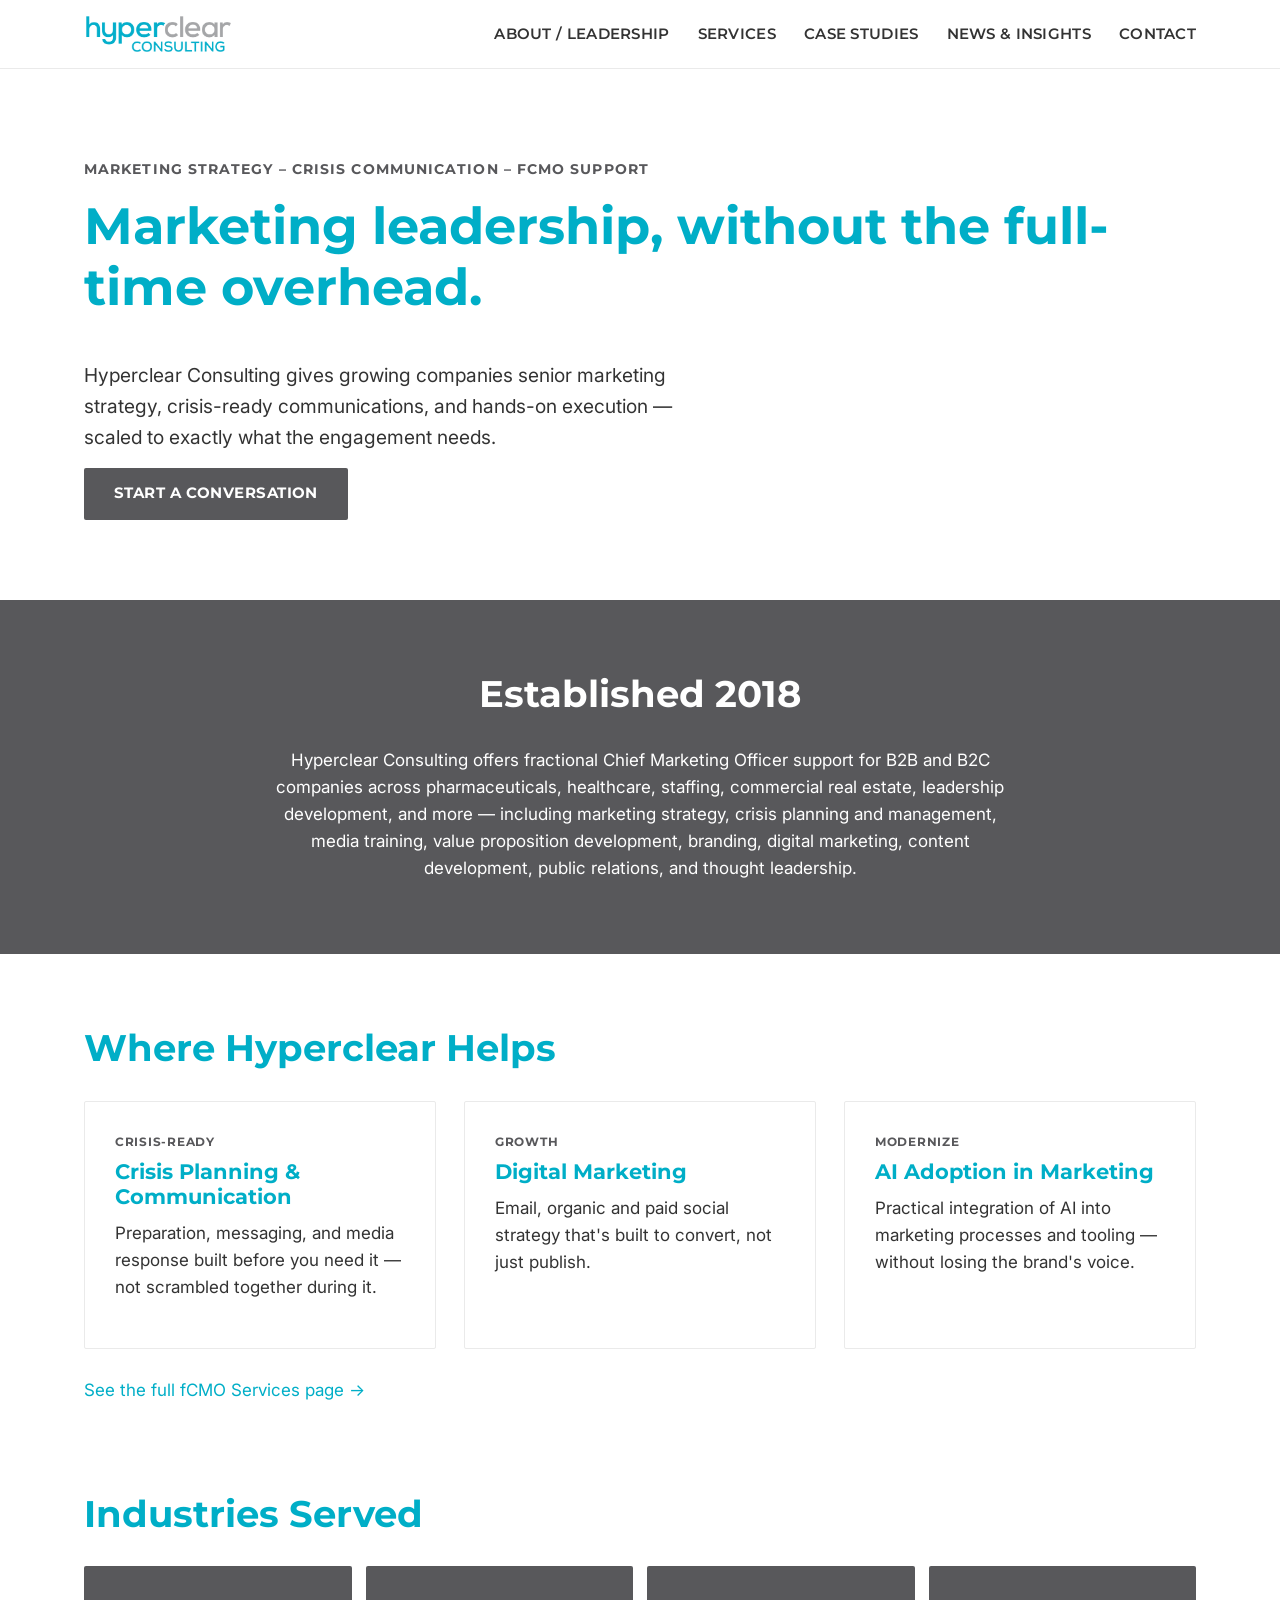
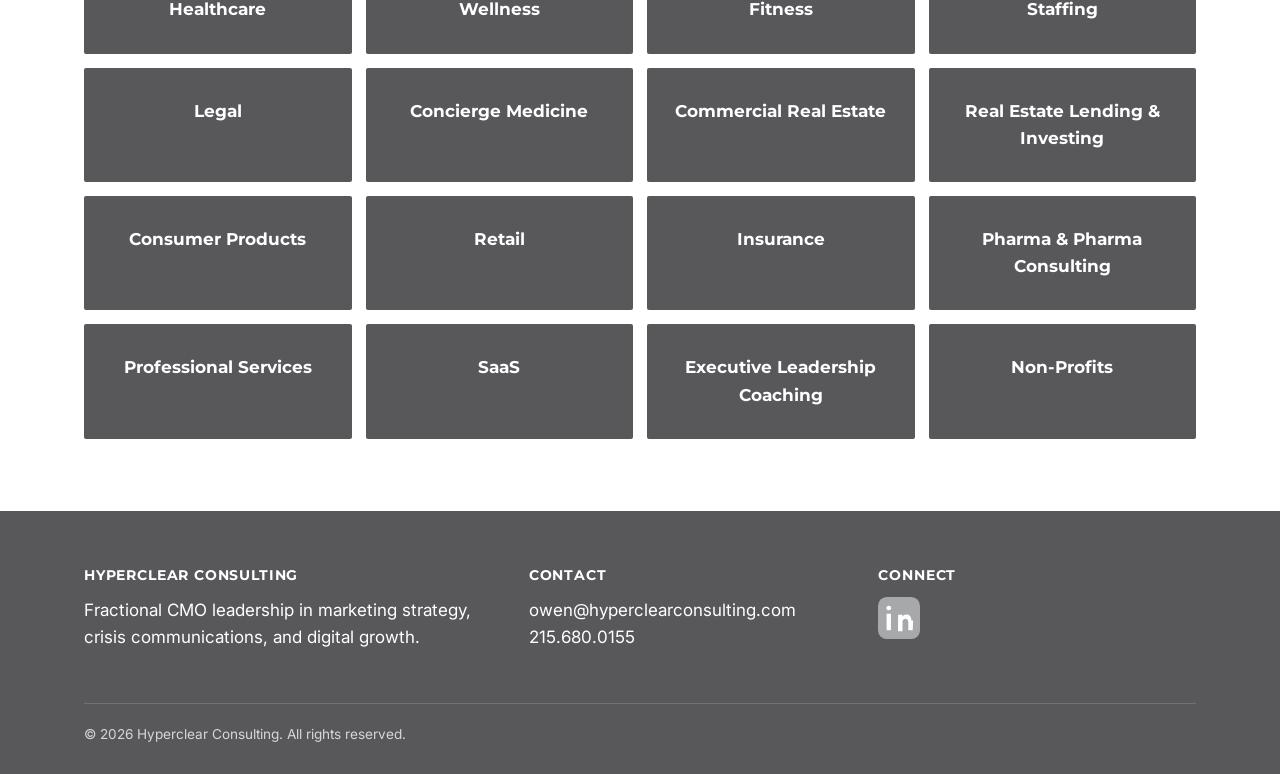
==== index.html @ fa100569 "Add files via upload" ====
<!DOCTYPE html>
<html lang="en">
<head>
<meta charset="UTF-8">
<meta name="viewport" content="width=device-width, initial-scale=1.0">
<title>Home | Hyperclear Consulting</title>
<meta name="description" content="Fractional CMO marketing and crisis communications leadership.">
<meta name="robots" content="index, follow">
<link rel="stylesheet" href="assets/css/style.css">
</head>
<body>

  <header class="site-header">
    <div class="container">
      <a href="index.html"><img class="logo" src="assets/img/logo.png" alt="Hyperclear Consulting"></a>
      <button class="nav-toggle" aria-label="Menu" onclick="document.querySelector('.nav-links').classList.toggle('open')">&#9776;</button>
      <ul class="nav-links">
          <li><a href="about.html">About / Leadership</a></li>
          <li><a href="services.html">Services</a></li>
          <li><a href="case-studies.html">Case Studies</a></li>
          <li><a href="news-insights.html">News & Insights</a></li>
          <li><a href="contact.html">Contact</a></li>
      </ul>
    </div>
  </header>


  <section class="hero section-white">
    <div class="container">
      <div class="eyebrow">Marketing Strategy &ndash; Crisis Communication &ndash; fCMO Support</div>
      <h1>Marketing leadership, without the full-time overhead.</h1>
      <p class="lede">Hyperclear Consulting gives growing companies senior marketing strategy, crisis-ready communications, and hands-on execution — scaled to exactly what the engagement needs.</p>
      <a class="btn" href="contact.html">Start a Conversation</a>
    </div>
  </section>

  <section class="section section-grey">
    <div class="container text-center">
      <h2>Established 2018</h2>
      <p style="max-width:760px;margin:0 auto;">Hyperclear Consulting offers fractional Chief Marketing Officer support for B2B and B2C companies across pharmaceuticals, healthcare, staffing, commercial real estate, leadership development, and more — including marketing strategy, crisis planning and management, media training, value proposition development, branding, digital marketing, content development, public relations, and thought leadership.</p>
    </div>
  </section>

  <section class="section section-white">
    <div class="container">
      <h2>Where Hyperclear Helps</h2>
      <div class="card-grid">
        <div class="card">
          <span class="card-eyebrow">Crisis-Ready</span>
          <h3>Crisis Planning &amp; Communication</h3>
          <p>Preparation, messaging, and media response built before you need it — not scrambled together during it.</p>
        </div>
        <div class="card">
          <span class="card-eyebrow">Growth</span>
          <h3>Digital Marketing</h3>
          <p>Email, organic and paid social strategy that's built to convert, not just publish.</p>
        </div>
        <div class="card">
          <span class="card-eyebrow">Modernize</span>
          <h3>AI Adoption in Marketing</h3>
          <p>Practical integration of AI into marketing processes and tooling — without losing the brand's voice.</p>
        </div>
      </div>
      <p style="margin-top:28px;"><a href="services.html">See the full fCMO Services page &rarr;</a></p>
    </div>
  </section>

  <section class="section section-white" style="padding-top:0;">
    <div class="container">
      <h2>Industries Served</h2>
      <div class="tile-grid">
        <div class="tile">Healthcare</div>
        <div class="tile">Wellness</div>
        <div class="tile">Fitness</div>
        <div class="tile">Staffing</div>
        <div class="tile">Legal</div>
        <div class="tile">Concierge Medicine</div>
        <div class="tile">Commercial Real Estate</div>
        <div class="tile">Real Estate Lending & Investing</div>
        <div class="tile">Consumer Products</div>
        <div class="tile">Retail</div>
        <div class="tile">Insurance</div>
        <div class="tile">Pharma & Pharma Consulting</div>
        <div class="tile">Professional Services</div>
        <div class="tile">SaaS</div>
        <div class="tile">Executive Leadership Coaching</div>
        <div class="tile">Non-Profits</div>
      </div>
    </div>
  </section>


  <footer class="site-footer">
    <div class="container">
      <div class="footer-grid">
        <div>
          <h4>Hyperclear Consulting</h4>
          <p>Fractional CMO leadership in marketing strategy, crisis communications, and digital growth.</p>
        </div>
        <div>
          <h4>Contact</h4>
          <p><a href="mailto:owen@hyperclearconsulting.com">owen@hyperclearconsulting.com</a><br>
          <a href="tel:2156800155">215.680.0155</a></p>
        </div>
        <div>
          <h4>Connect</h4>
          <div class="social-links">
            <a href="https://www.linkedin.com/company/11852988" target="_blank" rel="noopener" aria-label="Hyperclear Consulting on LinkedIn"><svg viewBox="0 0 24 24" width="42" height="42" fill="none" xmlns="http://www.w3.org/2000/svg"><rect width="24" height="24" rx="5" fill="#A7A8AA"/><path d="M7.4 9.6H4.9V19h2.5V9.6ZM6.15 5c-.86 0-1.4.57-1.4 1.3 0 .72.52 1.3 1.37 1.3h.02c.88 0 1.4-.58 1.4-1.3C7.53 5.57 7.02 5 6.15 5ZM19.1 13.4c0-2.3-1.23-3.37-2.87-3.37-1.32 0-1.91.73-2.24 1.24v-1.07h-2.5c.03.7 0 9.4 0 9.4H14v-5.25c0-.28.02-.56.1-.76.23-.56.75-1.15 1.62-1.15 1.14 0 1.6.87 1.6 2.14V19h2.5l.28-5.6Z" fill="#fff"/></svg></a>
          </div>
        </div>
      </div>
      <div class="footer-bottom">
        &copy; 2026 Hyperclear Consulting. All rights reserved.
      </div>
    </div>
  </footer>

</body>
</html>
---- assets/css/style.css ----
/* ============================================================
   HYPERCLEAR CONSULTING — SHARED DESIGN SYSTEM
   Every page pulls from this single file. Update tokens here,
   not per-page, to keep the site consistent.
   ============================================================ */

/* --- Fonts -------------------------------------------------
   Nexa Bold is the specified headline font but is a licensed
   commercial font (Fontfabric) — no web files are loaded yet.
   Montserrat (700) is used as a visual stand-in until the
   licensed Nexa .woff2 files are added below.
   ------------------------------------------------------------ */
@import url('https://fonts.googleapis.com/css2?family=Montserrat:wght@600;700;800&family=Inter:wght@400;500;600&display=swap');

:root {
  /* Brand colors — from Hyperclear brand spec */
  --color-aqua: #00AEC7;         /* PANTONE 3125 C — headlines, call-outs, hover states, links */
  --color-grey: #A7A8AA;         /* PANTONE Cool Grey 6 C — default button state, muted UI */
  --color-grey-section: #58585B; /* deeper grey for solid section backgrounds (contrast-safe for white text; #A7A8AA alone is too light) */
  --color-body: #333333;         /* dark grey body copy on white */
  --color-black: #000000;        /* bullets + bold callout words within grey paragraph text */
  --color-white: #FFFFFF;

  /* Type */
  --font-heading: 'Montserrat', 'Nexa Bold', sans-serif; /* placeholder for Nexa Bold */
  --font-body: 'Inter', -apple-system, sans-serif;

  --radius: 2px;
  --transition: 0.25s ease;
  --max-width: 1160px;
}

* { box-sizing: border-box; }

html { scroll-behavior: smooth; }

body {
  margin: 0;
  font-family: var(--font-body);
  color: var(--color-body);
  background: var(--color-white);
  line-height: 1.6;
  font-size: 17px;
}

h1, h2, h3, h4 {
  font-family: var(--font-heading);
  font-weight: 700;
  color: var(--color-aqua);
  line-height: 1.2;
  margin-top: 0;
}

h1 { font-size: clamp(2.1rem, 4vw, 3.2rem); }
h2 { font-size: clamp(1.6rem, 3vw, 2.3rem); }
h3 { font-size: 1.3rem; }

p { margin: 0 0 1rem; }

a { color: var(--color-aqua); text-decoration: none; }
a:hover { text-decoration: underline; }

.container {
  max-width: var(--max-width);
  margin: 0 auto;
  padding: 0 24px;
}

/* --- Sections ------------------------------------------------ */
.section { padding: 72px 0; }
.section-tight { padding: 40px 0; }

.section-white { background: var(--color-white); color: var(--color-body); }

.section-grey {
  background: var(--color-grey-section);
  color: var(--color-white);
}
.section-grey h1, .section-grey h2, .section-grey h3 { color: var(--color-white); }
.section-grey a { color: var(--color-white); text-decoration: underline; }
.section-grey a:hover { color: var(--color-aqua); }

/* Emphasis inside white-background paragraphs */
.section-white strong, .callout-word { color: var(--color-black); font-weight: 700; }
.section-white ul li::marker { color: var(--color-black); }

/* --- Header / Nav ---------------------------------------------- */
.site-header {
  position: sticky;
  top: 0;
  z-index: 100;
  background: var(--color-white);
  border-bottom: 1px solid #EAEAEA;
}
.site-header .container {
  display: flex;
  align-items: center;
  justify-content: space-between;
  padding-top: 14px;
  padding-bottom: 14px;
}
.site-header img.logo { height: 40px; width: auto; display: block; }
.nav-links {
  list-style: none;
  display: flex;
  gap: 28px;
  margin: 0;
  padding: 0;
}
.nav-links a {
  color: var(--color-body);
  font-family: var(--font-heading);
  font-weight: 600;
  font-size: 0.92rem;
  letter-spacing: 0.02em;
  text-transform: uppercase;
}
.nav-links a:hover, .nav-links a.active { color: var(--color-aqua); text-decoration: none; }

.nav-toggle { display: none; }

@media (max-width: 860px) {
  .nav-links {
    position: absolute;
    top: 100%; left: 0; right: 0;
    background: var(--color-white);
    flex-direction: column;
    gap: 0;
    border-top: 1px solid #EAEAEA;
    display: none;
  }
  .nav-links.open { display: flex; }
  .nav-links li { border-bottom: 1px solid #EFEFEF; }
  .nav-links a { display: block; padding: 14px 24px; }
  .nav-toggle {
    display: block;
    background: none;
    border: none;
    font-family: var(--font-heading);
    font-weight: 700;
    font-size: 1.6rem;
    color: var(--color-aqua);
    cursor: pointer;
  }
}

/* --- Buttons ----------------------------------------------------- */
.btn {
  display: inline-block;
  padding: 14px 30px;
  /* Using --color-grey-section (deeper grey) instead of the lighter brand
     --color-grey here on purpose: white text on #A7A8AA only hits 2.4:1
     contrast (fails WCAG AA). #58585B keeps the grey family but gets
     white text to 7:1. --color-grey is still available for non-text UI. */
  background: var(--color-grey-section);
  color: var(--color-white) !important;
  font-family: var(--font-heading);
  font-weight: 700;
  font-size: 0.92rem;
  letter-spacing: 0.03em;
  text-transform: uppercase;
  text-decoration: none !important;
  border-radius: var(--radius);
  border: none;
  cursor: pointer;
  transition: background var(--transition), color var(--transition);
}
/* Hover text switches to black, not white: white-on-aqua is only 2.7:1
   (fails AA); black-on-aqua is 7.9:1. */
.btn:hover { background: var(--color-aqua); color: var(--color-black) !important; }
.btn-outline {
  background: transparent;
  border: 2px solid var(--color-white);
  color: var(--color-white) !important;
}
.btn-outline:hover { background: var(--color-aqua); border-color: var(--color-aqua); }

/* --- Hero --------------------------------------------------------- */
.hero {
  padding: 90px 0 80px;
  background: var(--color-white);
}
.hero .eyebrow {
  font-family: var(--font-heading);
  color: var(--color-grey-section);
  text-transform: uppercase;
  letter-spacing: 0.08em;
  font-size: 0.85rem;
  font-weight: 700;
  margin-bottom: 14px;
}
.hero p.lede { font-size: 1.2rem; max-width: 640px; }

/* --- Industry tile grid -------------------------------------------- */
.tile-grid {
  display: grid;
  grid-template-columns: repeat(4, 1fr);
  gap: 14px;
}
.tile {
  /* Same contrast fix as .btn — see note above. */
  background: var(--color-grey-section);
  color: var(--color-white);
  font-family: var(--font-heading);
  font-weight: 700;
  text-align: center;
  padding: 30px 12px;
  border-radius: var(--radius);
  transition: background var(--transition), color var(--transition), transform var(--transition);
  cursor: default;
}
.tile:hover { background: var(--color-aqua); color: var(--color-black); transform: translateY(-2px); }

@media (max-width: 860px) {
  .tile-grid { grid-template-columns: repeat(2, 1fr); }
}
@media (max-width: 480px) {
  .tile-grid { grid-template-columns: 1fr; }
}

/* --- Cards (services, case studies, insights, news) ------------------ */
.card-grid {
  display: grid;
  grid-template-columns: repeat(auto-fit, minmax(280px, 1fr));
  gap: 28px;
}
.card {
  background: var(--color-white);
  border: 1px solid #EAEAEA;
  border-radius: var(--radius);
  padding: 30px;
}
.card h3 { color: var(--color-aqua); margin-bottom: 10px; }
.card .card-eyebrow {
  font-family: var(--font-heading);
  text-transform: uppercase;
  font-size: 0.78rem;
  letter-spacing: 0.06em;
  font-weight: 700;
  color: var(--color-grey-section);
  margin-bottom: 8px;
  display: block;
}
.card .btn { margin-top: 12px; }

/* Pull quote (news/press) */
blockquote.pull-quote {
  border-left: 4px solid var(--color-aqua);
  margin: 20px 0;
  padding: 6px 0 6px 20px;
  font-size: 1.15rem;
  font-style: italic;
  color: var(--color-body);
}
.section-grey blockquote.pull-quote { color: var(--color-white); border-left-color: var(--color-white); }

/* --- Services page: two-column pillars (fCMO / Crisis Comms & PR) ------ */
.services-columns {
  display: grid;
  grid-template-columns: 1fr 1fr;
  gap: 40px;
  align-items: start;
  margin-top: 44px;
}
.service-column {
  background: var(--color-white);
  border: 1px solid #EAEAEA;
  border-radius: var(--radius);
  padding: 36px;
}
.service-column h2 { margin-bottom: 14px; font-size: 1.5rem; }
.service-column h3 {
  margin-top: 30px;
  margin-bottom: 8px;
  color: var(--color-body);
  font-size: 1rem;
  text-transform: uppercase;
  letter-spacing: 0.04em;
}
.service-column h3:first-of-type { margin-top: 26px; }
.service-column h3 .step-num { color: var(--color-aqua); margin-right: 4px; }
.service-column ul {
  margin: 10px 0 4px;
  padding-left: 1.2rem;
}
.service-column li {
  margin-bottom: 9px;
  font-size: 0.96rem;
}

@media (max-width: 900px) {
  .services-columns { grid-template-columns: 1fr; }
}

/* --- Case studies index: fixed two-column grid --------------------------- */
.case-grid {
  display: grid;
  grid-template-columns: repeat(2, 1fr);
  gap: 28px;
  margin-top: 20px;
}
@media (max-width: 760px) {
  .case-grid { grid-template-columns: 1fr; }
}

/* --- Contact page: wider, evenly padded cards ---------------------------- */
.contact-grid {
  display: grid;
  grid-template-columns: repeat(3, 1fr);
  gap: 24px;
  max-width: 920px;
}
.contact-grid .card { padding: 40px 34px; }
@media (max-width: 760px) {
  .contact-grid { grid-template-columns: 1fr; max-width: 480px; }
}

/* --- Case study detail pages -------------------------------------------- */
.strategy-grid {
  display: grid;
  grid-template-columns: repeat(2, 1fr);
  gap: 20px;
  margin: 16px 0 8px;
}
.strategy-item {
  background: #F7F7F7;
  border-radius: var(--radius);
  padding: 20px 22px;
}
.strategy-item h4 {
  font-family: var(--font-heading);
  color: var(--color-aqua);
  font-size: 1rem;
  margin: 0 0 6px;
}
.strategy-item p { margin: 0; font-size: 0.94rem; }

@media (max-width: 700px) {
  .strategy-grid { grid-template-columns: 1fr; }
}

.stat-callout {
  background: var(--color-grey-section);
  color: var(--color-white);
  border-radius: var(--radius);
  padding: 36px;
  text-align: center;
  margin: 36px 0;
}
.stat-number {
  font-family: var(--font-heading);
  font-weight: 800;
  font-size: clamp(2.4rem, 6vw, 3.6rem);
  color: var(--color-aqua);
  line-height: 1;
}
.stat-label {
  margin-top: 8px;
  font-size: 0.95rem;
  color: var(--color-white);
}

/* --- Leadership / bio block ------------------------------------------- */
.bio-block {
  display: grid;
  grid-template-columns: 260px 1fr;
  gap: 44px;
  align-items: start;
}
.bio-block img.headshot {
  width: 100%;
  border-radius: var(--radius);
}
@media (max-width: 700px) {
  .bio-block { grid-template-columns: 1fr; }
  .bio-block img.headshot { max-width: 240px; }
}

/* Placeholder callouts for content pending upload */
.placeholder-note {
  background: #FFF7E6;
  border: 1px dashed #D9B65C;
  color: #6B5220;
  padding: 14px 18px;
  border-radius: var(--radius);
  font-size: 0.92rem;
  margin: 18px 0;
}

/* --- Footer -------------------------------------------------------------- */
.site-footer {
  background: var(--color-grey-section);
  color: var(--color-white);
  padding: 56px 0 28px;
}
.site-footer a { color: var(--color-white); }
.site-footer a:hover { color: var(--color-aqua); }
.footer-grid {
  display: grid;
  grid-template-columns: 1.3fr 1fr 1fr;
  gap: 32px;
  margin-bottom: 36px;
}
.footer-grid h4 {
  color: var(--color-white);
  font-size: 0.85rem;
  text-transform: uppercase;
  letter-spacing: 0.06em;
  margin-bottom: 14px;
}
.social-links { display: flex; gap: 14px; align-items: center; }
.social-links img { width: 42px; height: 42px; border-radius: var(--radius); display: block; }
.footer-bottom {
  border-top: 1px solid rgba(255,255,255,0.15);
  padding-top: 20px;
  font-size: 0.85rem;
  color: #D7D7D8;
}
@media (max-width: 700px) {
  .footer-grid { grid-template-columns: 1fr; }
}

/* --- Utility -------------------------------------------------------------- */
.text-center { text-align: center; }
.mt-0 { margin-top: 0; }
.mb-0 { margin-bottom: 0; }
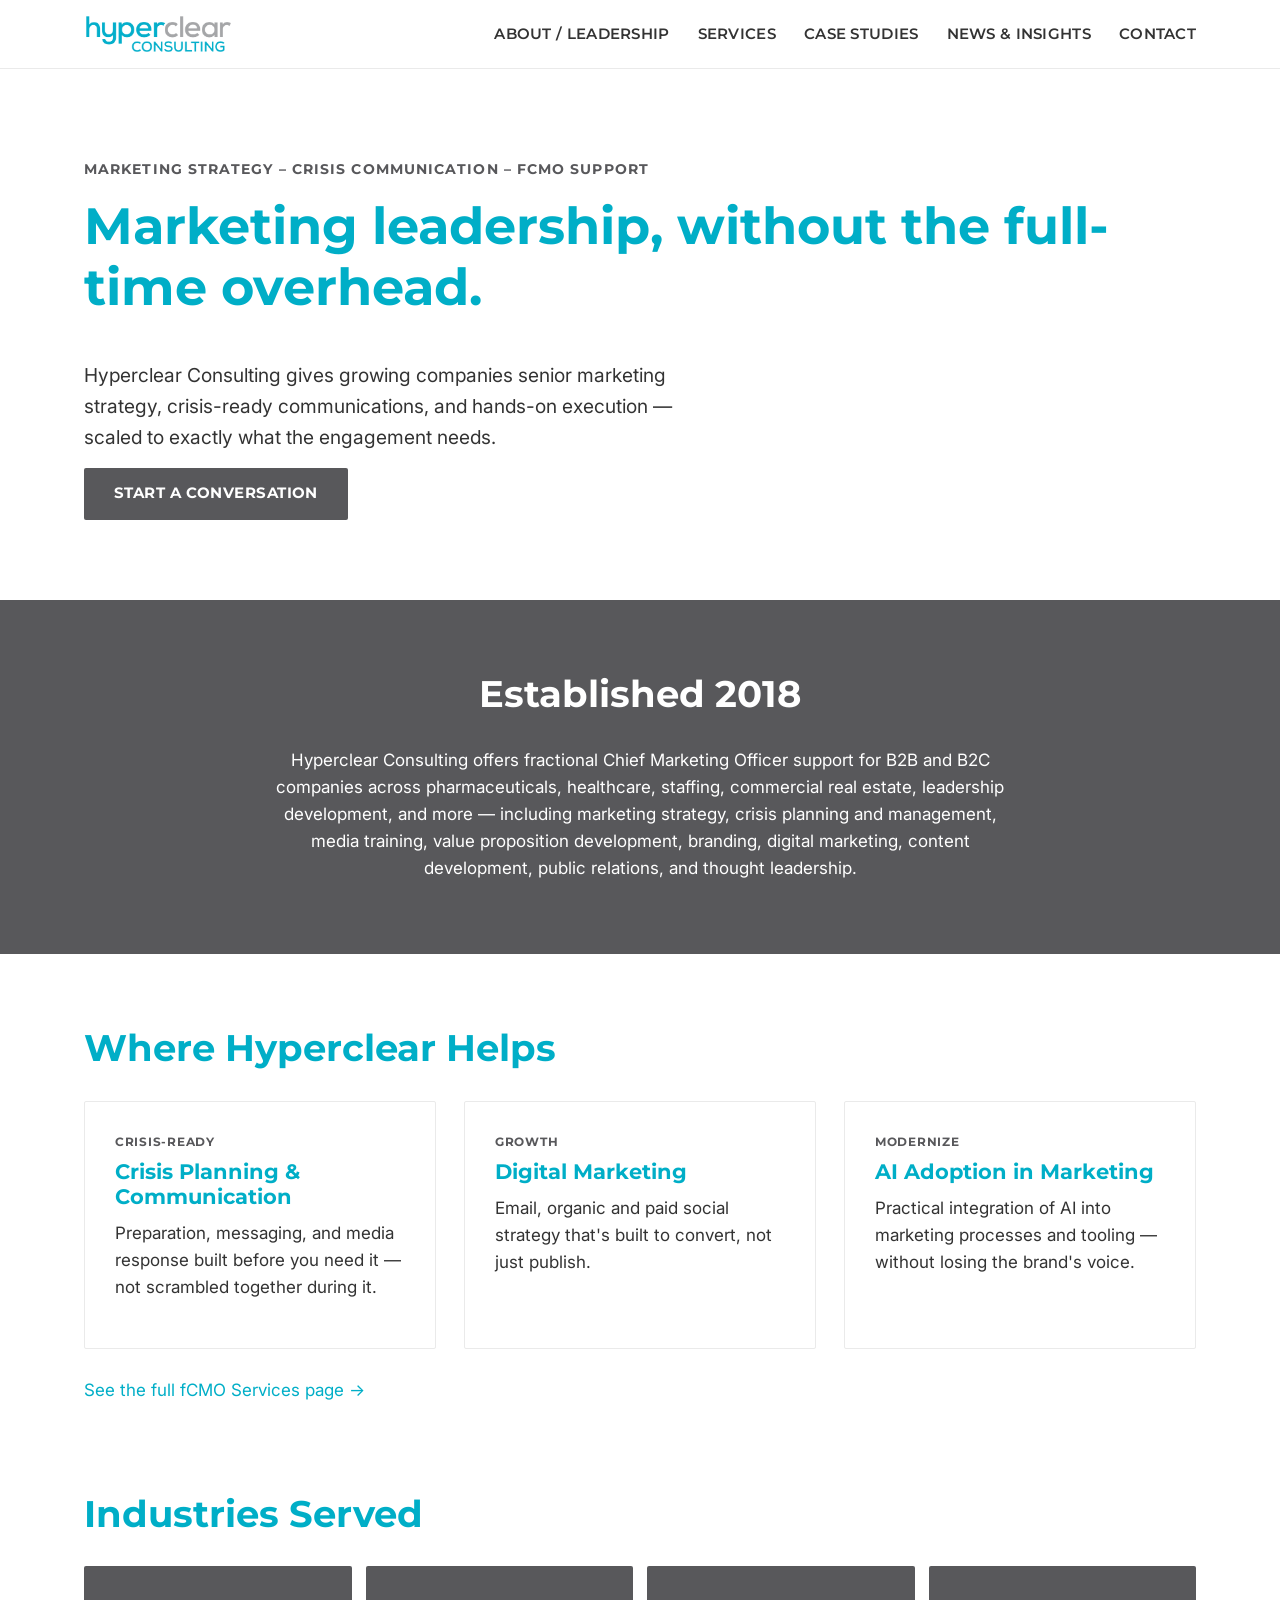
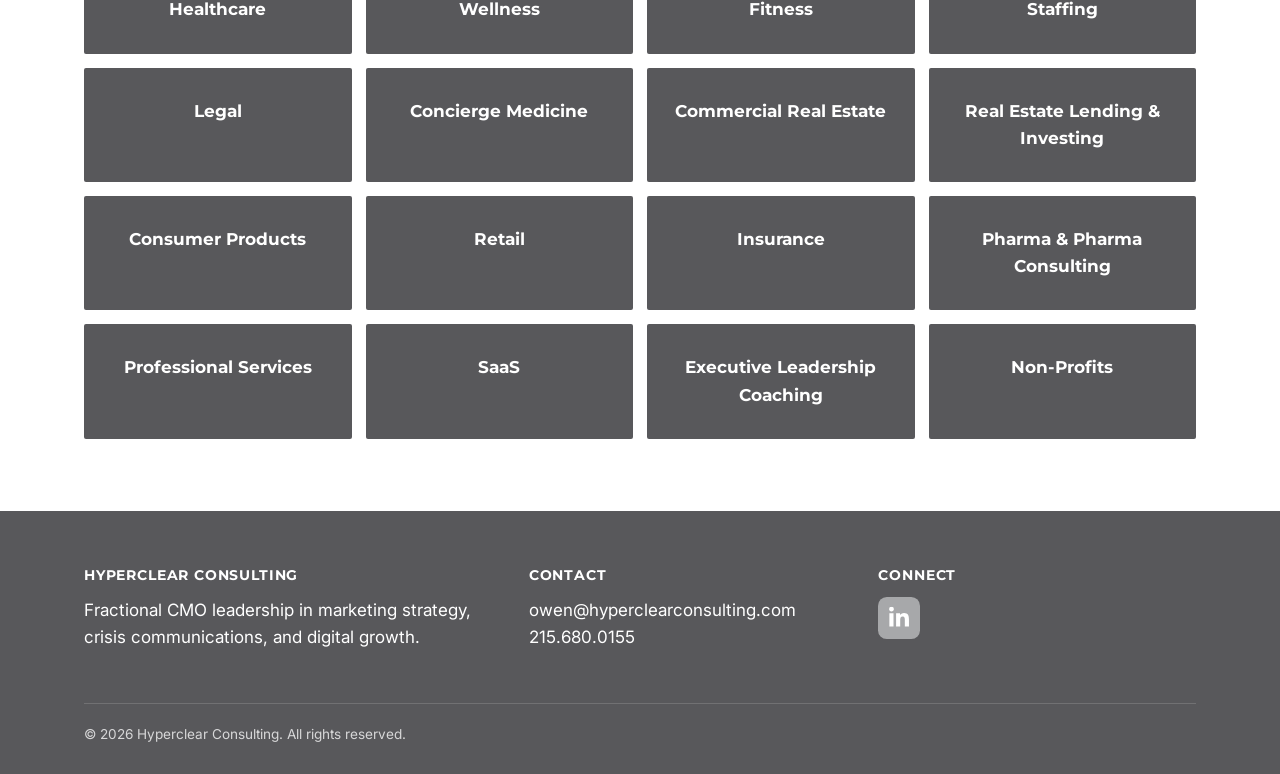
==== commit 460246c4: "Add files via upload" ====
--- a/index.html
+++ b/index.html
@@ -105,7 +105,7 @@
         <div>
           <h4>Connect</h4>
           <div class="social-links">
-            <a href="https://www.linkedin.com/company/11852988" target="_blank" rel="noopener" aria-label="Hyperclear Consulting on LinkedIn"><svg viewBox="0 0 24 24" width="42" height="42" fill="none" xmlns="http://www.w3.org/2000/svg"><rect width="24" height="24" rx="5" fill="#A7A8AA"/><path d="M7.4 9.6H4.9V19h2.5V9.6ZM6.15 5c-.86 0-1.4.57-1.4 1.3 0 .72.52 1.3 1.37 1.3h.02c.88 0 1.4-.58 1.4-1.3C7.53 5.57 7.02 5 6.15 5ZM19.1 13.4c0-2.3-1.23-3.37-2.87-3.37-1.32 0-1.91.73-2.24 1.24v-1.07h-2.5c.03.7 0 9.4 0 9.4H14v-5.25c0-.28.02-.56.1-.76.23-.56.75-1.15 1.62-1.15 1.14 0 1.6.87 1.6 2.14V19h2.5l.28-5.6Z" fill="#fff"/></svg></a>
+            <a href="https://www.linkedin.com/company/11852988" target="_blank" rel="noopener" aria-label="Hyperclear Consulting on LinkedIn"><svg viewBox="0 0 24 24" width="42" height="42" xmlns="http://www.w3.org/2000/svg"><rect width="24" height="24" rx="5" fill="#A7A8AA"/><svg x="5" y="5.5" width="14" height="13" viewBox="0 0 448 512"><path fill="#fff" d="M100.28 448H7.4V148.9h92.88zm-46.44-338.7C24.09 109.3 0 85.15 0 54.55a54.55 54.55 0 0 1 109.1 0c0 30.6-24.1 54.75-54.83 54.75zM447.9 448h-92.68V302.4c0-34.7-.7-79.3-48.29-79.3-48.29 0-55.7 37.7-55.7 76.7V448h-92.78V148.9h89.08v40.8h1.3c12.4-23.5 42.7-48.3 87.9-48.3 94 0 111.28 61.9 111.28 142.3V448z"/></svg></svg></a>
           </div>
         </div>
       </div>
